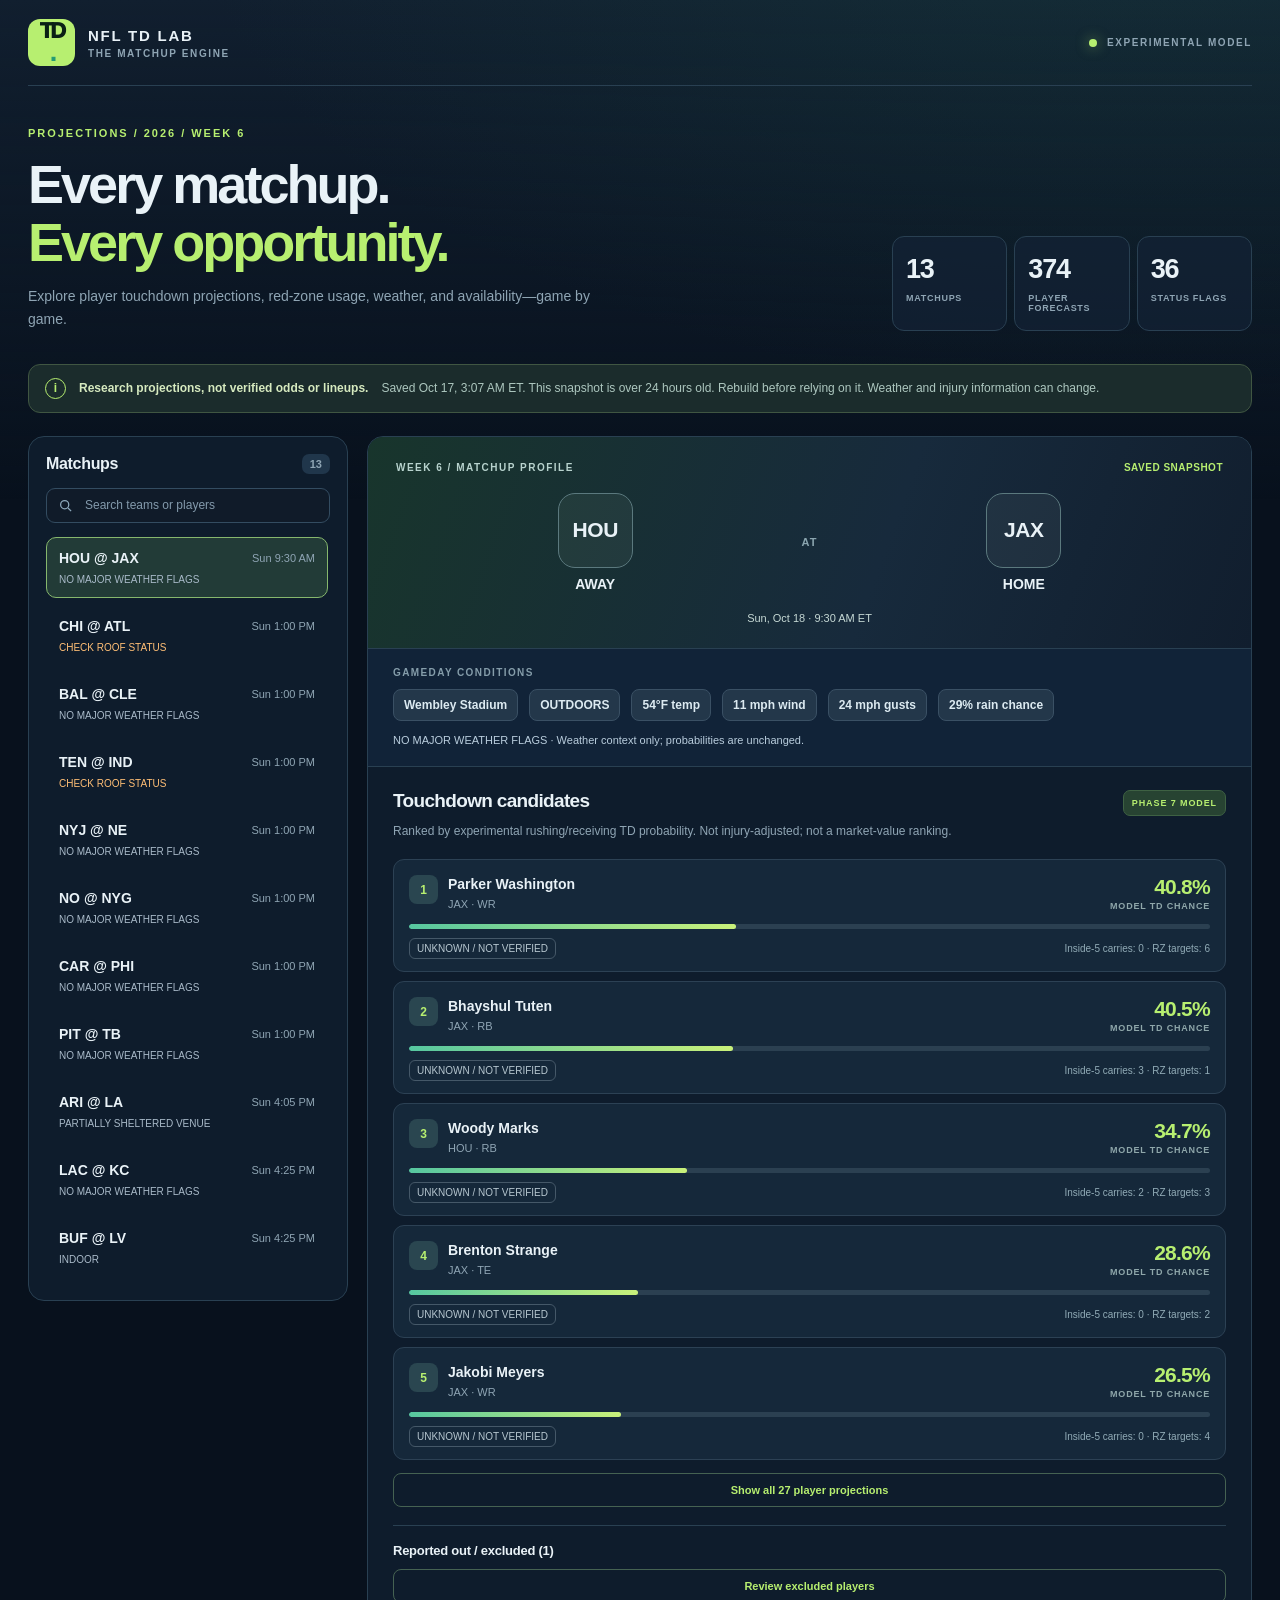
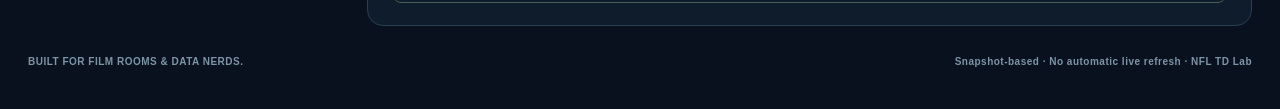
==== docs/index.html @ 7d61bad9 "Add files via upload" ====
<!doctype html>
<html lang="en">
<head>
  <meta charset="utf-8">
  <meta name="viewport" content="width=device-width, initial-scale=1, viewport-fit=cover">
  <meta name="theme-color" content="#08111d">
  <meta name="description" content="NFL TD Lab: experimental NFL touchdown probability analytics by matchup.">
  <title>NFL TD Lab | Matchup Dashboard</title>
  <link rel="stylesheet" href="styles.css">
  <link rel="manifest" href="manifest.webmanifest">
  <link rel="icon" href="icon.svg" type="image/svg+xml">
  <link rel="apple-touch-icon" href="icon-192.png">
  <meta name="apple-mobile-web-app-capable" content="yes">
  <meta name="apple-mobile-web-app-status-bar-style" content="black-translucent">
</head>
<body>
  <div class="shell">
    <header class="masthead">
      <div class="brand">
        <span class="brand-mark" aria-hidden="true">TD<span class="brand-dot">.</span></span>
        <div class="brand-copy"><strong>NFL TD LAB</strong><span>THE MATCHUP ENGINE</span></div>
      </div>
      <div class="header-status"><span class="pulse-dot" aria-hidden="true"></span><span>EXPERIMENTAL MODEL</span></div>
    </header>

    <section class="overview" aria-labelledby="page-title">
      <div class="eyebrow">PROJECTIONS / <span id="season-week">LOADING</span></div>
      <h1 id="page-title">Every matchup.<br><em>Every opportunity.</em></h1>
      <p>Explore player touchdown projections, red-zone usage, weather, and availability—game by game.</p>
      <div class="overview-stats" aria-label="Dashboard information">
        <div><strong id="game-count">—</strong><span>MATCHUPS</span></div>
        <div><strong id="player-count">—</strong><span>PLAYER FORECASTS</span></div>
        <div><strong id="warning-count">—</strong><span>STATUS FLAGS</span></div>
      </div>
    </section>

    <div class="data-banner" role="status">
      <span class="info-glyph" aria-hidden="true">i</span>
      <div><strong>Research projections, not verified odds or lineups.</strong><span id="freshness">Loading the saved pregame snapshot…</span></div>
    </div>

    <main class="content">
      <aside class="side" aria-labelledby="matchups-title">
        <div class="sidebar-title"><h2 id="matchups-title">Matchups</h2><span id="list-count">—</span></div>
        <label class="search-box" for="game-search">
          <svg viewBox="0 0 24 24" aria-hidden="true"><circle cx="10.7" cy="10.7" r="6.5"></circle><path d="m16 16 5 5"></path></svg>
          <input id="game-search" type="search" placeholder="Search teams or players" autocomplete="off">
        </label>
        <div id="game-list" class="game-list" role="list" aria-label="Choose a matchup"></div>
      </aside>

      <section class="detail" id="detail" aria-live="polite" aria-label="Matchup projections">
        <div class="detail-loading">Loading matchup data…</div>
      </section>
    </main>
    <footer class="footer">
      <span>BUILT FOR FILM ROOMS & DATA NERDS.</span>
      <span>Snapshot-based · No automatic live refresh · NFL TD Lab</span>
    </footer>
  </div>
  <script src="app.js" defer></script>
  <script>if ("serviceWorker" in navigator) { addEventListener("load", () => navigator.serviceWorker.register("./sw.js").catch(() => {})); }</script>
</body>
</html>
---- docs/styles.css ----
:root{color-scheme:dark;--bg:#08111d;--panel:#101e2e;--panel-2:#132539;--edge:#294052;--text:#e9f2f7;--muted:#8fa5b4;--lime:#b7ef70;--mint:#58d8aa;--amber:#ffbf76;--danger:#f3979b;--font:Inter,ui-sans-serif,-apple-system,BlinkMacSystemFont,"Segoe UI",Arial,sans-serif}
*{box-sizing:border-box}html{scroll-behavior:smooth}body{margin:0;min-width:320px;background:var(--bg);color:var(--text);font-family:var(--font);-webkit-font-smoothing:antialiased}body:before{content:"";position:fixed;top:0;left:0;right:0;height:500px;background:radial-gradient(ellipse at 90% -30%,#1d534b4f 0%,transparent 60%),linear-gradient(180deg,#111f2f,transparent);z-index:-1;pointer-events:none}.shell{max-width:1320px;margin:auto;padding:0 28px}.masthead{height:86px;border-bottom:1px solid var(--edge);display:flex;justify-content:space-between;align-items:center;gap:12px}.brand{display:flex;align-items:center;gap:13px}.brand-mark{display:grid;place-items:center;letter-spacing:-3px;font-weight:950;font-size:22px;line-height:1;width:47px;height:47px;border-radius:12px;background:var(--lime);color:#0a2015}.brand-dot{color:#249c73}.brand-copy{display:flex;flex-direction:column;gap:4px;letter-spacing:.11em}.brand-copy strong{font-size:15px}.brand-copy span,.header-status{color:var(--muted);font-size:10px;font-weight:800;letter-spacing:.16em}.header-status{display:flex;align-items:center;gap:10px}.pulse-dot{width:8px;height:8px;border-radius:50%;background:var(--lime);box-shadow:0 0 13px #b7ef7088}.overview{padding:41px 0 30px;display:grid;grid-template-columns:1fr minmax(290px,360px);grid-template-rows:auto auto auto;gap:5px 30px}.eyebrow{color:var(--lime);font-size:11px;font-weight:850;letter-spacing:.18em;grid-column:1/-1}.overview h1{font-size:clamp(34px,4.25vw,54px);line-height:1.07;letter-spacing:-.055em;margin:12px 0 8px;font-weight:880}.overview h1 em{font-style:normal;color:var(--lime)}.overview>p{grid-row:3;grid-column:1;color:var(--muted);max-width:600px;line-height:1.65;font-size:14px;margin:0}.overview-stats{grid-row:2/4;grid-column:2;display:grid;grid-template-columns:repeat(3,1fr);gap:7px;align-self:end}.overview-stats>div{padding:17px 13px;background:#142437a8;border:1px solid var(--edge);border-radius:12px;min-width:0}.overview-stats strong{display:block;font-size:27px;line-height:1.15;letter-spacing:-.045em}.overview-stats span{display:block;color:var(--muted);margin-top:8px;font-size:9px;font-weight:850;letter-spacing:.08em}.data-banner{display:flex;align-items:center;gap:13px;border:1px solid #405642;background:#1b2c2c;border-radius:12px;padding:13px 16px;margin:3px 0 23px}.info-glyph{width:21px;height:21px;display:grid;place-items:center;font-weight:750;border:1px solid var(--lime);color:var(--lime);border-radius:50%;font-size:12px;flex:none}.data-banner>div{display:flex;gap:6px 13px;flex-wrap:wrap;font-size:12px}.data-banner>div strong{color:#d6eabf}.data-banner>div span{color:#adc7bf}.content{display:grid;grid-template-columns:320px minmax(0,1fr);gap:19px;align-items:start}.side,.detail{background:#101e2eea;border:1px solid var(--edge);border-radius:16px;min-width:0}.side{padding:17px;position:sticky;top:18px;max-height:calc(100vh - 35px);display:flex;flex-direction:column}.sidebar-title{display:flex;justify-content:space-between;align-items:center;margin-bottom:14px}.sidebar-title h2{font-size:16px;margin:0;letter-spacing:-.02em}.sidebar-title span{background:#20364b;border-radius:7px;padding:4px 8px;color:var(--muted);font-size:11px;font-weight:750}.search-box{display:flex;gap:10px;align-items:center;border-radius:9px;border:1px solid #334c61;background:#101b29;padding:0 11px;height:41px;margin-bottom:14px}.search-box svg{width:15px;height:15px;fill:none;stroke:#8eaabd;stroke-width:2;flex:none}.search-box input{background:transparent;color:var(--text);font:inherit;font-size:12px;border:0;outline:0;min-width:0;width:100%}.search-box input::placeholder{color:#839aac}.game-list{overflow:auto;min-height:90px;padding-right:2px;display:flex;flex-direction:column;gap:7px}.game-choice{border:1px solid transparent;background:transparent;border-radius:10px;padding:12px 12px;color:var(--text);font:inherit;text-align:left;cursor:pointer;width:100%;display:grid;gap:8px;transition:background .12s,border-color .12s}.game-choice:hover{background:#1a3043}.game-choice.selected{border-color:#86b76d;background:#223b37}.choice-row{display:flex;justify-content:space-between;gap:6px;align-items:center}.choice-title{font-size:14px;font-weight:770;white-space:nowrap}.choice-date{font-size:11px;color:var(--muted);white-space:nowrap}.choice-weather{font-size:10px;color:#a9bac9;overflow:hidden;text-overflow:ellipsis;white-space:nowrap}.choice-alert{color:var(--amber)}.detail{overflow:hidden;min-height:570px}.detail-loading{padding:40px;color:var(--muted)}.match-head{padding:25px 28px 24px;border-bottom:1px solid var(--edge);background:linear-gradient(110deg,#18352c,#172a3c 58%,#111e2e)}.match-suptitle{display:flex;justify-content:space-between;flex-wrap:wrap;gap:7px;font-size:10px;letter-spacing:.15em;font-weight:850;color:#b8d3ce;margin-bottom:20px}.match-suptitle .snapshot-tag{letter-spacing:.05em;color:var(--lime)}.match-teams{display:flex;justify-content:space-between;align-items:center;gap:7px}.team-block{text-align:center;display:flex;flex-direction:column;align-items:center;gap:8px;flex:1;min-width:0}.team-tile{font-size:21px;font-weight:900;letter-spacing:-.02em;border:1px solid #5b797e;min-width:75px;min-height:75px;display:grid;place-items:center;border-radius:17px;background:#e4f5ed0d}.team-short{font-size:14px;font-weight:850}.at{font-size:11px;letter-spacing:.1em;color:#8ba5af;font-weight:800}.kickoff{color:#c5d8d4;font-size:11px;text-align:center;margin-top:20px}.weather-section{padding:18px 25px;background:#112338;border-bottom:1px solid var(--edge)}.section-mini{color:#859daa;font-size:10px;letter-spacing:.14em;font-weight:850}.weather-wrap{display:flex;align-items:center;flex-wrap:wrap;gap:11px;margin:11px 0}.weather-pill{background:#23374a;color:#dceaf1;border:1px solid #3a5064;border-radius:8px;font-size:12px;font-weight:700;padding:8px 10px;white-space:nowrap}.weather-pill.special{background:#342c23;color:#ffd09b;border-color:#65513b}.weather-flag{font-size:11px;color:#b9cddd;line-height:1.5}.weather-flag.alert{color:#ffd09b}.player-section{padding:23px 25px 22px}.section-header{display:flex;align-items:flex-start;justify-content:space-between;gap:10px;margin-bottom:6px}.section-header h2{font-size:19px;letter-spacing:-.035em;margin:0}.section-header span{background:#274332;border:1px solid #3e6143;color:var(--lime);font-size:9px;font-weight:850;letter-spacing:.1em;padding:7px 8px;border-radius:7px;text-align:center}.section-subtext{color:var(--muted);font-size:12px;line-height:1.6;margin:0 0 18px}.player-list{display:flex;flex-direction:column;gap:9px}.player-row{background:#15283a;border:1px solid #2c4154;padding:15px 15px 12px;border-radius:11px}.player-main{display:flex;justify-content:space-between;align-items:flex-start;gap:10px}.player-identity{display:flex;align-items:flex-start;gap:10px;min-width:0}.rank{background:#2a4650;border-radius:8px;min-width:29px;height:29px;display:grid;place-items:center;font-size:12px;font-weight:800;color:var(--lime)}.player-name{font-size:14px;font-weight:780;line-height:1.3;overflow-wrap:anywhere}.player-meta{font-size:11px;color:var(--muted);margin-top:4px}.score{text-align:right;white-space:nowrap;font-size:21px;font-weight:860;color:var(--lime);letter-spacing:-.035em}.score small{display:block;font-size:9px;font-weight:700;letter-spacing:.09em;color:#8fa7aa;margin-top:2px}.prob-track{height:5px;border-radius:6px;background:#2b4051;overflow:hidden;margin:13px 0 9px}.prob-fill{height:100%;border-radius:6px;background:linear-gradient(90deg,#56c7a0,#c9f17a)}.row-foot{display:flex;align-items:center;gap:7px;justify-content:space-between;flex-wrap:wrap}.status{font-size:10px;color:#b7c7d0;padding:4px 7px;border:1px solid #455868;border-radius:6px}.status.uncertain{color:var(--amber);border-color:#866347;background:#4a352438}.status.excluded{color:var(--danger);border-color:#7d4247;background:#632c3138}.usage{font-size:10px;color:#91abb6}.extra-section{margin-top:13px}.toggle{background:transparent;color:var(--lime);border:1px solid #456252;padding:10px 13px;font:inherit;font-weight:780;border-radius:8px;font-size:11px;cursor:pointer;display:block;width:100%}.toggle:hover{background:#1f3b35}.excluded-box{margin-top:18px;border-top:1px solid var(--edge);padding-top:17px}.excluded-title{margin:0 0 11px;font-size:13px;letter-spacing:-.02em}.excluded-row{display:flex;align-items:center;justify-content:space-between;border-bottom:1px solid #283b4d;gap:10px;padding:10px 0;color:#aabdc8;font-size:12px}.excluded-row:last-child{border-bottom:0}.empty{padding:20px;color:#a2b9c3;font-size:13px;line-height:1.6}.footer{display:flex;justify-content:space-between;flex-wrap:wrap;gap:10px;padding:30px 0 42px;color:#7d95a7;font-size:10px;font-weight:750;letter-spacing:.05em}
@media(max-width:940px){.shell{padding:0 16px}.overview{grid-template-columns:1fr}.overview h1,.overview>p,.overview-stats,.eyebrow{grid-column:1;grid-row:auto}.overview-stats{max-width:560px;margin-top:16px}.content{grid-template-columns:250px minmax(0,1fr)}.side{padding:12px}.match-head{padding:22px 17px}.player-section,.weather-section{padding:19px 17px}.team-tile{min-width:57px;min-height:61px;font-size:18px}}
@media(max-width:700px){.masthead{height:72px}.header-status{font-size:9px}.brand-copy strong{font-size:13px}.brand-copy span{font-size:9px}.overview{padding:31px 0 20px}.overview h1{font-size:38px}.overview>p{font-size:13px}.overview-stats{max-width:none}.overview-stats>div{padding:12px 10px}.overview-stats strong{font-size:23px}.overview-stats span{font-size:8px}.data-banner{padding:12px;align-items:flex-start}.content{display:block}.side{position:static;max-height:none;margin-bottom:14px;padding:13px}.game-list{flex-direction:row;overflow-x:auto;scroll-snap-type:x proximity;gap:8px;margin:0 -2px;padding:0 2px 4px}.game-choice{min-width:180px;max-width:180px;scroll-snap-align:start;border-color:#284253}.choice-row{display:block}.choice-date{display:block;margin-top:5px}.sidebar-title{margin-bottom:10px}.search-box{margin-bottom:11px}.detail{min-height:400px}.match-head{padding:21px 15px}.team-tile{width:67px;height:67px}.weather-section,.player-section{padding:17px 14px}.player-row{padding:12px 12px 10px}.player-name{font-size:13px}.score{font-size:19px}.section-header h2{font-size:18px}.footer{font-size:9px}}
@media(prefers-reduced-motion:reduce){*{scroll-behavior:auto!important;transition:none!important}}
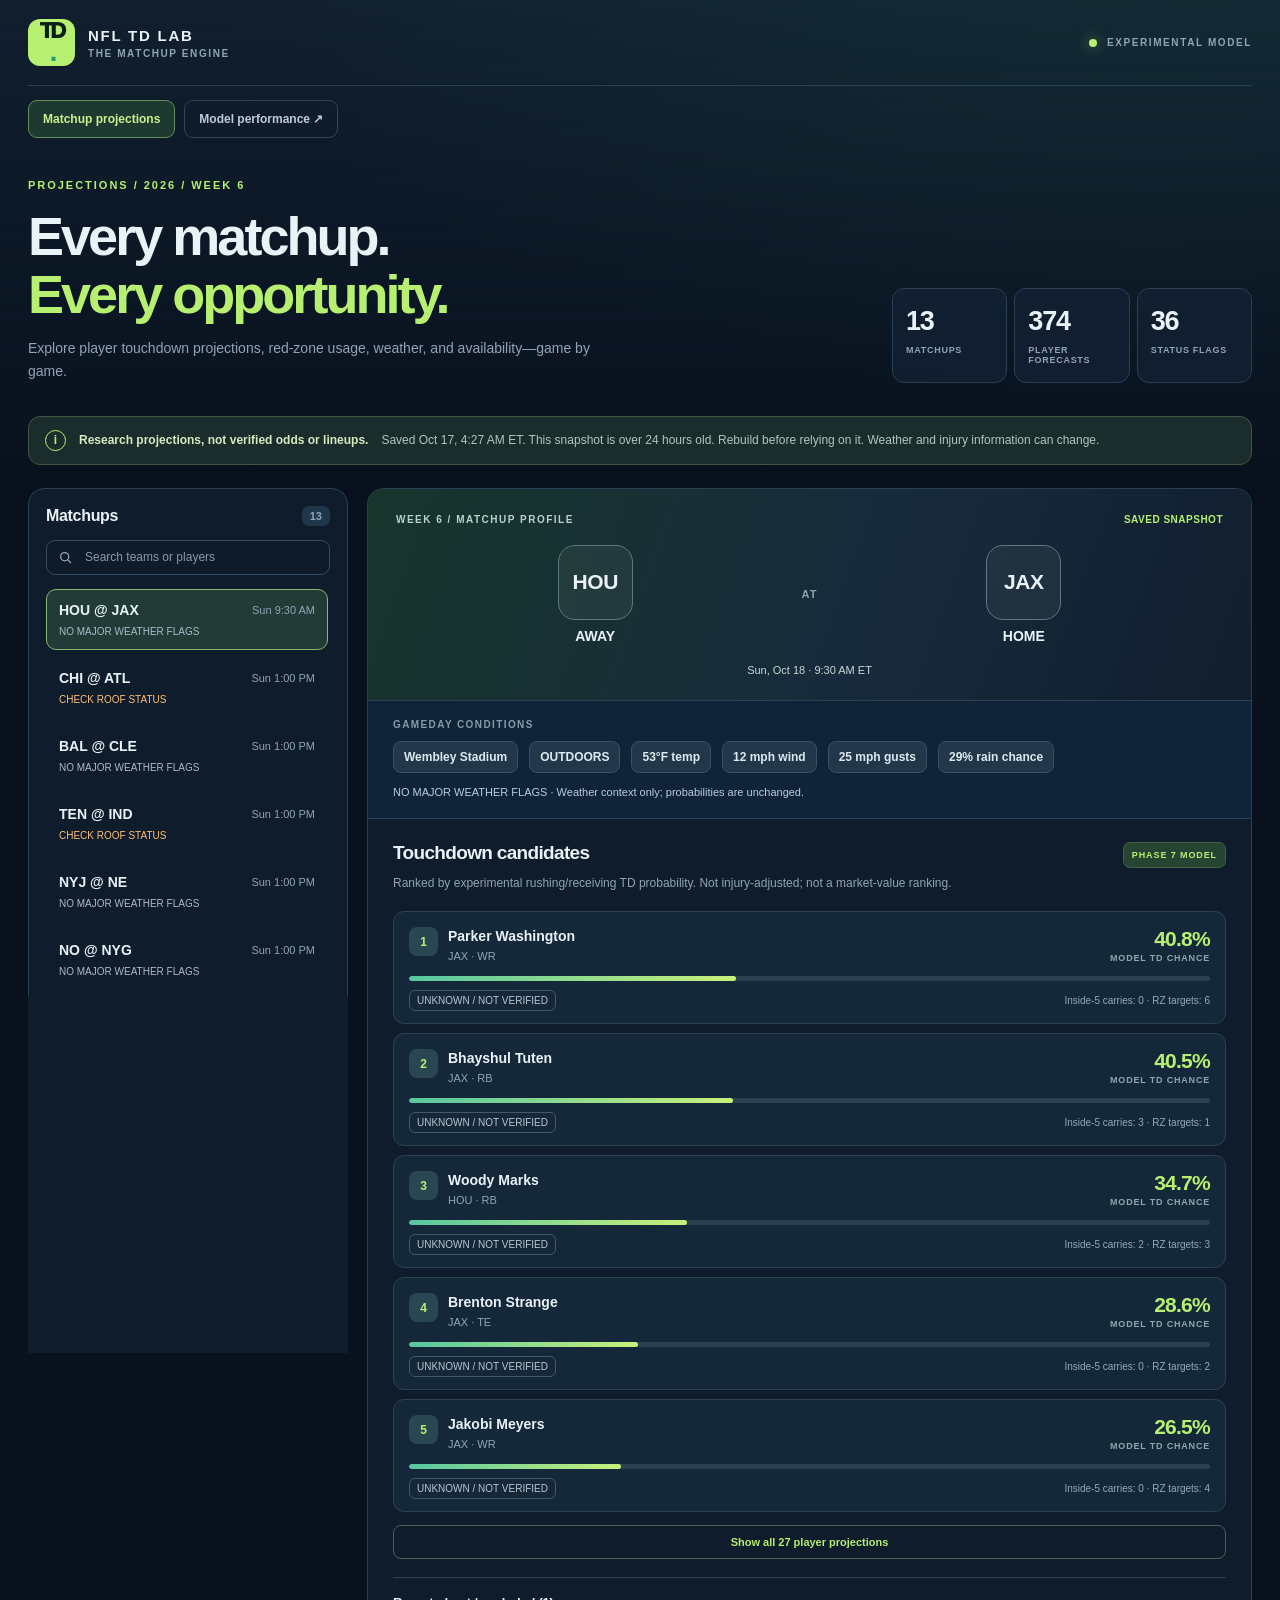
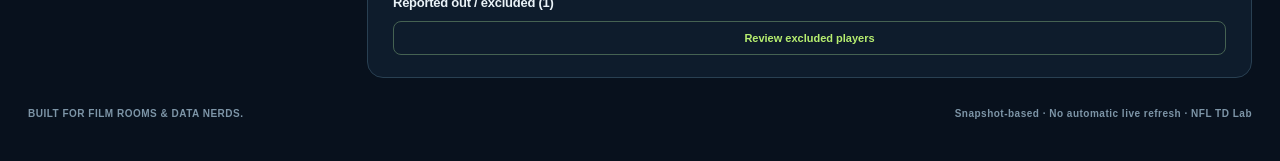
==== commit 8aca4908: "Add files via upload" ====
--- a/docs/index.html
+++ b/docs/index.html
@@ -22,6 +22,11 @@
       </div>
       <div class="header-status"><span class="pulse-dot" aria-hidden="true"></span><span>EXPERIMENTAL MODEL</span></div>
     </header>
+
+    <nav class="lab-nav" aria-label="NFL TD Lab navigation">
+      <a class="lab-nav-link active" aria-current="page" href="./index.html">Matchup projections</a>
+      <a class="lab-nav-link" href="./performance.html">Model performance ↗</a>
+    </nav>
 
     <section class="overview" aria-labelledby="page-title">
       <div class="eyebrow">PROJECTIONS / <span id="season-week">LOADING</span></div>
--- a/docs/styles.css
+++ b/docs/styles.css
@@ -3,3 +3,11 @@
 @media(max-width:940px){.shell{padding:0 16px}.overview{grid-template-columns:1fr}.overview h1,.overview>p,.overview-stats,.eyebrow{grid-column:1;grid-row:auto}.overview-stats{max-width:560px;margin-top:16px}.content{grid-template-columns:250px minmax(0,1fr)}.side{padding:12px}.match-head{padding:22px 17px}.player-section,.weather-section{padding:19px 17px}.team-tile{min-width:57px;min-height:61px;font-size:18px}}
 @media(max-width:700px){.masthead{height:72px}.header-status{font-size:9px}.brand-copy strong{font-size:13px}.brand-copy span{font-size:9px}.overview{padding:31px 0 20px}.overview h1{font-size:38px}.overview>p{font-size:13px}.overview-stats{max-width:none}.overview-stats>div{padding:12px 10px}.overview-stats strong{font-size:23px}.overview-stats span{font-size:8px}.data-banner{padding:12px;align-items:flex-start}.content{display:block}.side{position:static;max-height:none;margin-bottom:14px;padding:13px}.game-list{flex-direction:row;overflow-x:auto;scroll-snap-type:x proximity;gap:8px;margin:0 -2px;padding:0 2px 4px}.game-choice{min-width:180px;max-width:180px;scroll-snap-align:start;border-color:#284253}.choice-row{display:block}.choice-date{display:block;margin-top:5px}.sidebar-title{margin-bottom:10px}.search-box{margin-bottom:11px}.detail{min-height:400px}.match-head{padding:21px 15px}.team-tile{width:67px;height:67px}.weather-section,.player-section{padding:17px 14px}.player-row{padding:12px 12px 10px}.player-name{font-size:13px}.score{font-size:19px}.section-header h2{font-size:18px}.footer{font-size:9px}}
 @media(prefers-reduced-motion:reduce){*{scroll-behavior:auto!important;transition:none!important}}
+
+/* Phase 13: shared lightweight navigation. This does not alter model output. */
+.lab-nav{display:flex;gap:9px;align-items:center;flex-wrap:wrap;padding:14px 0 0}
+.lab-nav-link{display:inline-flex;align-items:center;justify-content:center;min-height:38px;padding:9px 14px;border-radius:9px;border:1px solid #30465a;color:#bbced8;text-decoration:none;font-size:12px;font-weight:800;transition:background .15s ease}
+.lab-nav-link:hover{background:#203547;color:#f3f8fb}
+.lab-nav-link.active{color:#caf28e;border-color:#638d5a;background:#1d3930}
+.lab-nav-link:focus-visible{outline:3px solid #c6ef80;outline-offset:3px}
+@media(max-width:700px){.lab-nav{padding:12px 0 2px}.lab-nav-link{font-size:11px;flex:1;white-space:nowrap}}
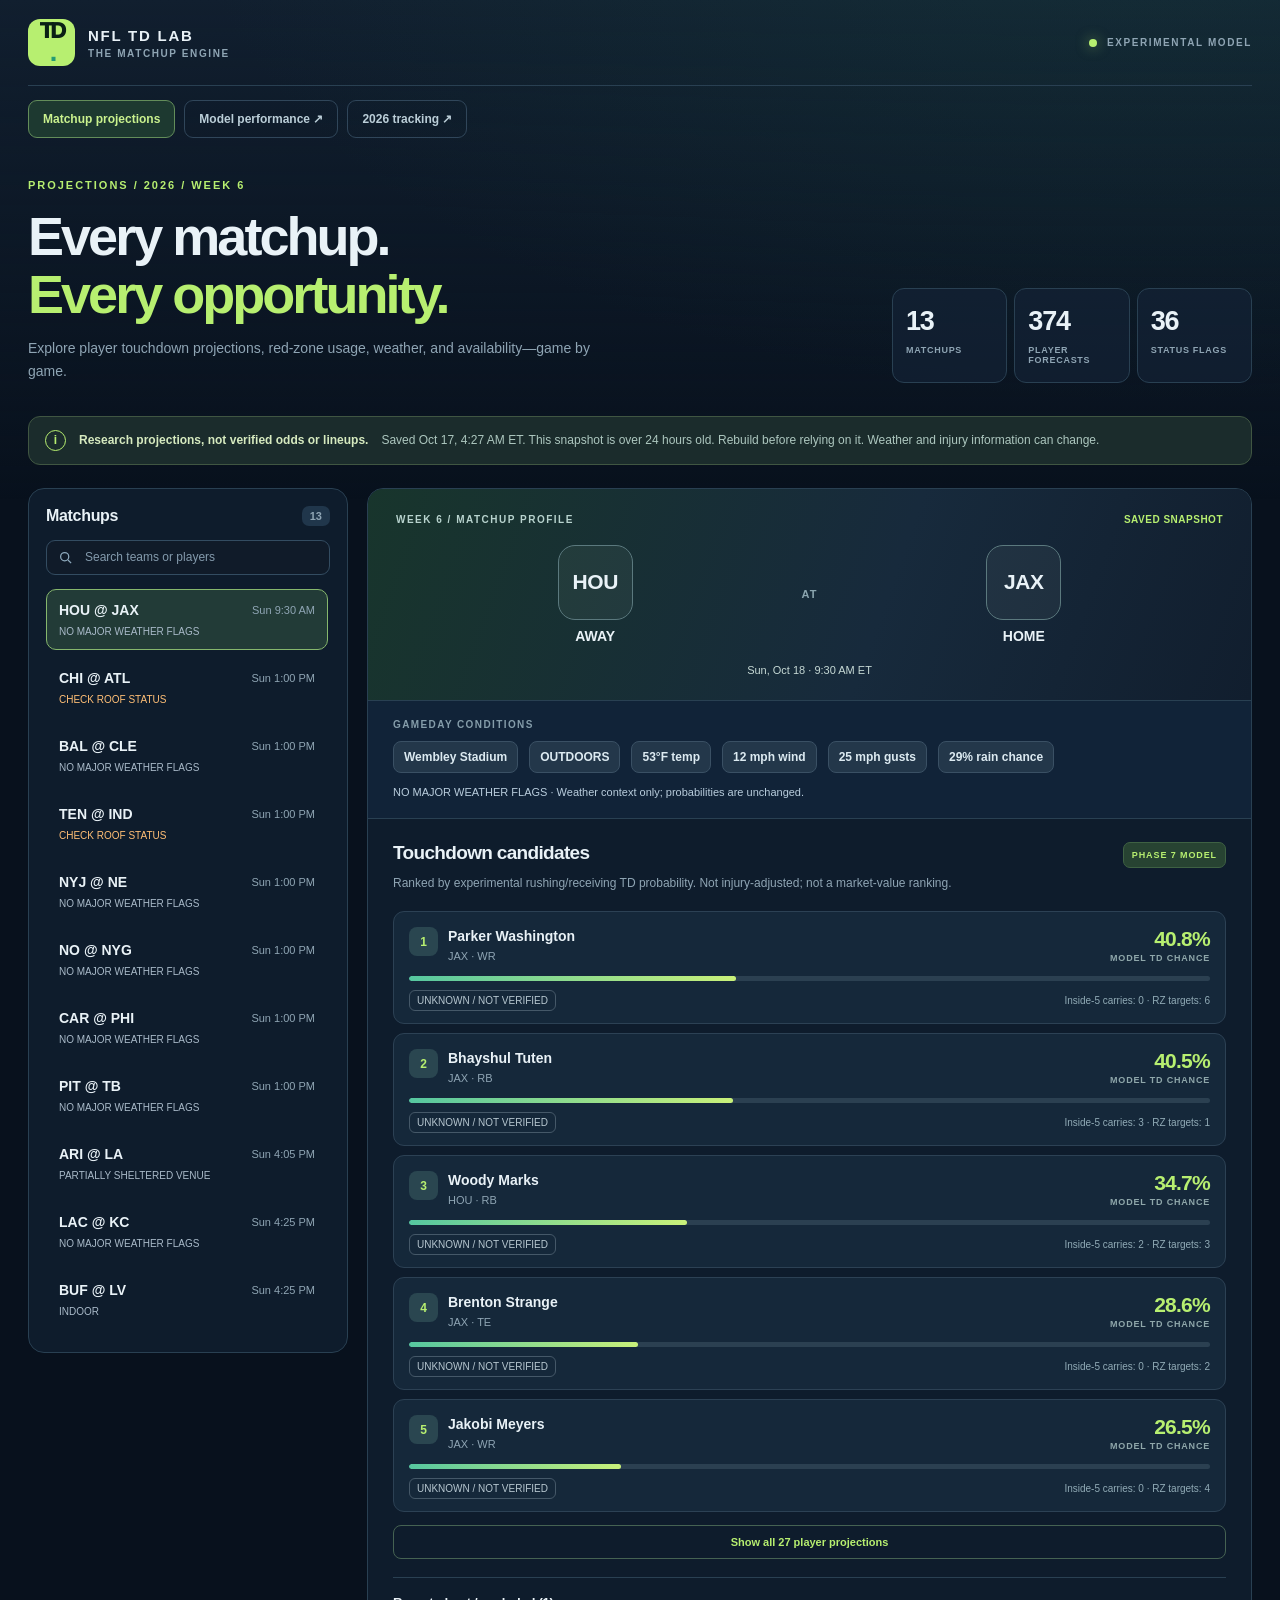
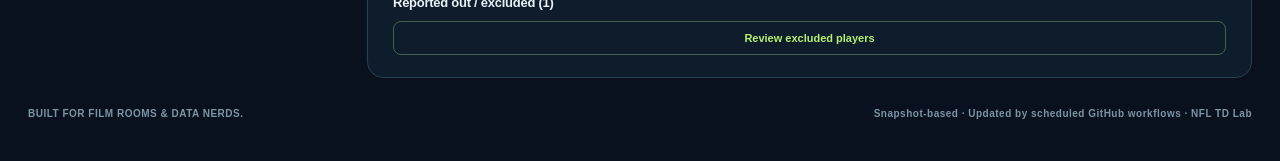
==== commit 39937a6c: "Add files via upload" ====
--- a/docs/index.html
+++ b/docs/index.html
@@ -26,6 +26,7 @@
     <nav class="lab-nav" aria-label="NFL TD Lab navigation">
       <a class="lab-nav-link active" aria-current="page" href="./index.html">Matchup projections</a>
       <a class="lab-nav-link" href="./performance.html">Model performance ↗</a>
+      <a class="lab-nav-link" href="./forward.html">2026 tracking ↗</a>
     </nav>
 
     <section class="overview" aria-labelledby="page-title">
@@ -60,7 +61,7 @@
     </main>
     <footer class="footer">
       <span>BUILT FOR FILM ROOMS & DATA NERDS.</span>
-      <span>Snapshot-based · No automatic live refresh · NFL TD Lab</span>
+      <span>Snapshot-based · Updated by scheduled GitHub workflows · NFL TD Lab</span>
     </footer>
   </div>
   <script src="app.js" defer></script>
